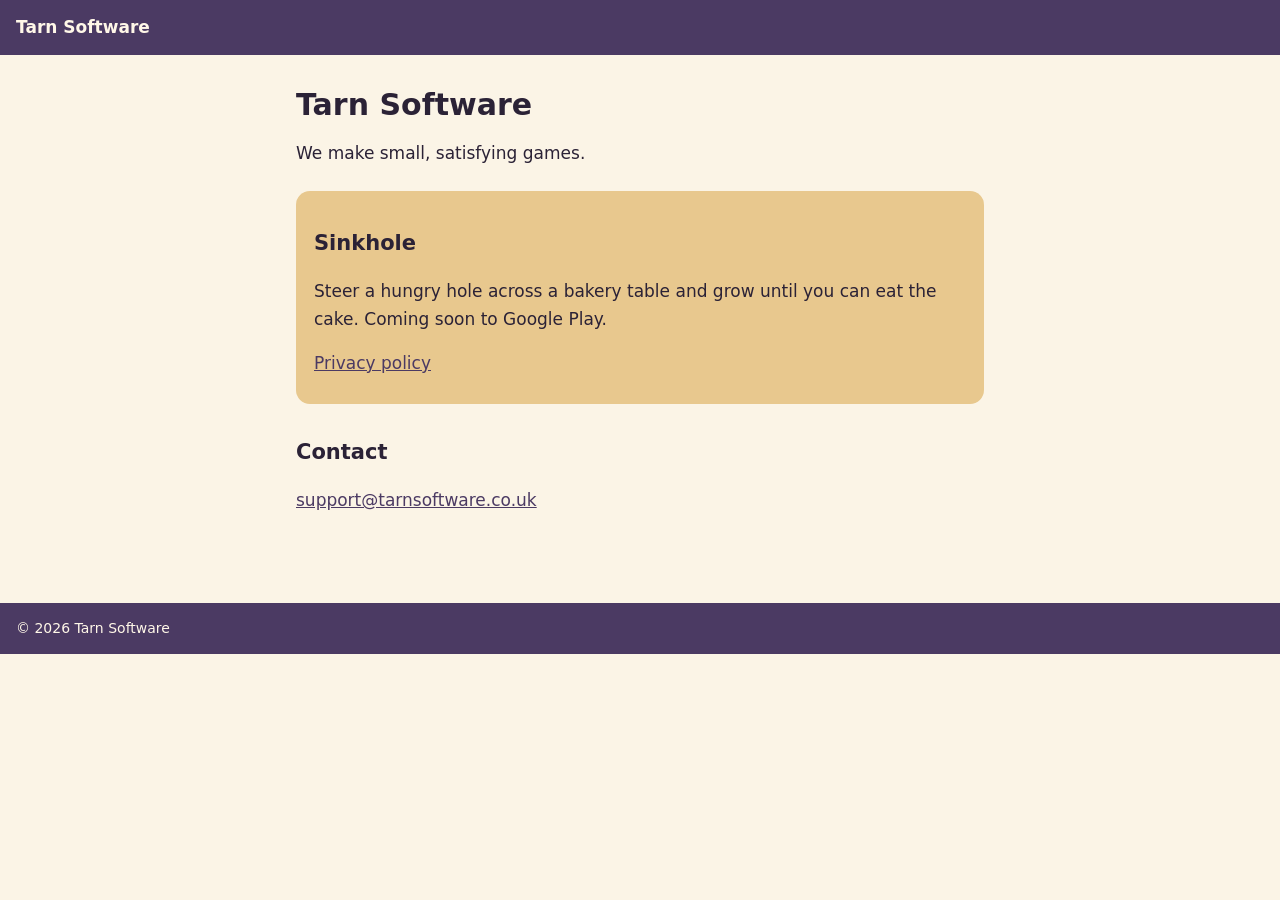
==== index.html @ ac4a4895 "Tarn Software site: home page, Sinkhole privacy policy, app-ads.txt" ====
<!doctype html>
<html lang="en-GB">
<head>
<meta charset="utf-8">
<meta name="viewport" content="width=device-width, initial-scale=1">
<title>Tarn Software</title>
<meta name="description" content="Tarn Software makes games, starting with Sinkhole.">
<link rel="stylesheet" href="/style.css">
</head>
<body>
<header><a class="brand" href="/">Tarn Software</a></header>
<main>
<h1>Tarn Software</h1>
<p>We make small, satisfying games.</p>

<section class="game">
<h2>Sinkhole</h2>
<p>Steer a hungry hole across a bakery table and grow until you can eat the cake. Coming soon to Google Play.</p>
<p><a href="/sinkhole/privacy/">Privacy policy</a></p>
</section>

<h2>Contact</h2>
<p><a href="mailto:support@tarnsoftware.co.uk">support@tarnsoftware.co.uk</a></p>
</main>
<footer>&copy; 2026 Tarn Software</footer>
</body>
</html>
---- style.css ----
/* Tarn Software site. Palette from the game's style guide: plum UI panel, warm sand ground, cream text. */
:root {
  --plum: #4b3a63;
  --sand: #e8c88e;
  --cream: #fff7e8;
  --ink: #2b2236;
  --muted: #6b5f78;
  --page: #fbf4e6;
}
* { box-sizing: border-box; }
body {
  margin: 0;
  background: var(--page);
  color: var(--ink);
  font: 17px/1.6 system-ui, -apple-system, "Segoe UI", Roboto, sans-serif;
}
header, footer {
  background: var(--plum);
  color: var(--cream);
  padding: 14px 16px;
}
header .brand, footer a { color: var(--cream); text-decoration: none; font-weight: 700; }
footer { font-size: 14px; margin-top: 48px; }
main { max-width: 720px; margin: 0 auto; padding: 24px 16px; }
h1 { font-size: 30px; line-height: 1.2; margin: 8px 0 4px; }
h2 { font-size: 21px; margin-top: 32px; }
a { color: var(--plum); }
.meta { color: var(--muted); margin-top: 0; }
.game { background: var(--sand); border-radius: 14px; padding: 4px 18px 10px; margin-top: 24px; }
code { background: #efe4cf; padding: 1px 5px; border-radius: 4px; font-size: 15px; }
ul { padding-left: 22px; }
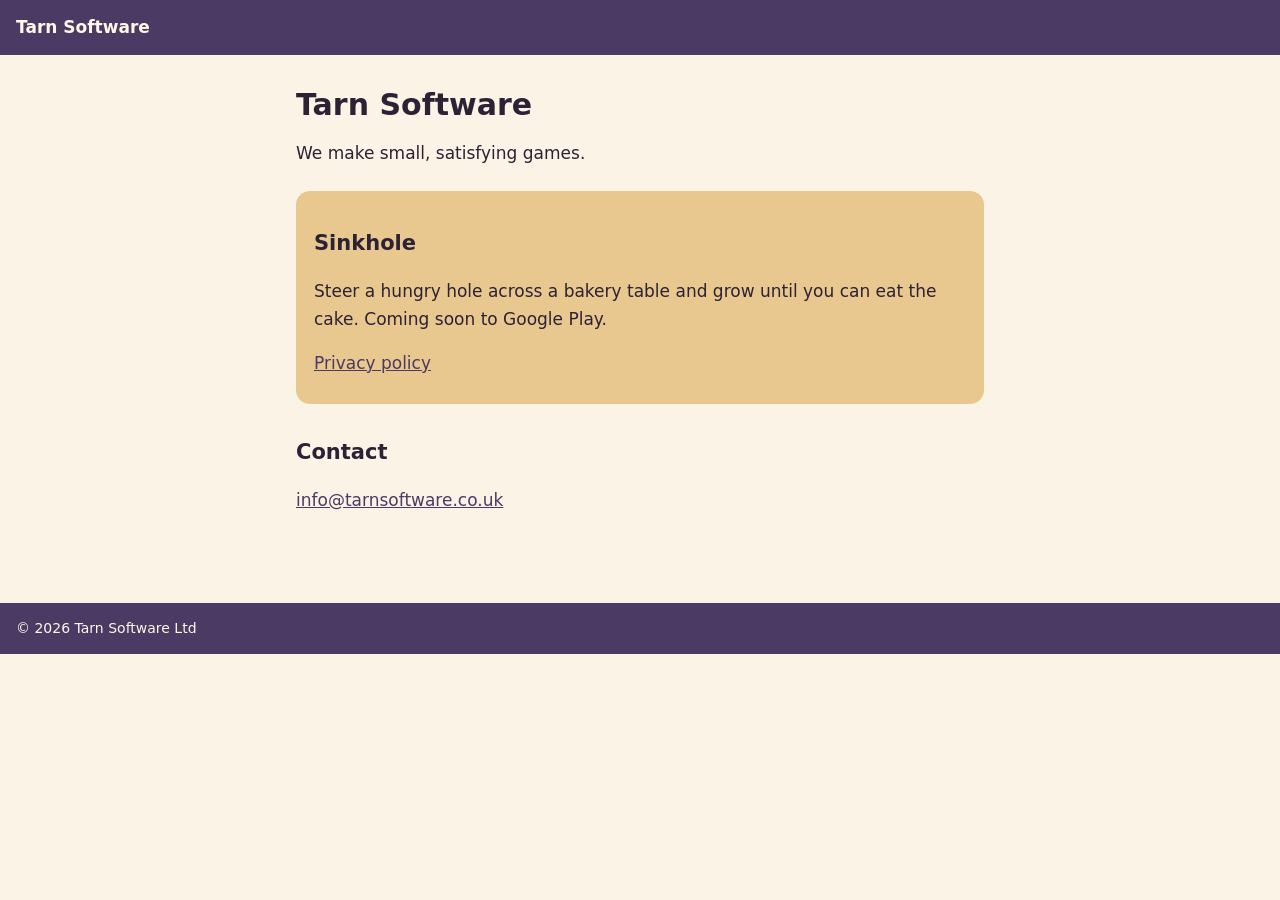
==== commit 6aecabf1: "Contact info@tarnsoftware.co.uk; controller Tarn Software Ltd" ====
--- a/index.html
+++ b/index.html
@@ -20,8 +20,8 @@
 </section>
 
 <h2>Contact</h2>
-<p><a href="mailto:support@tarnsoftware.co.uk">support@tarnsoftware.co.uk</a></p>
+<p><a href="mailto:info@tarnsoftware.co.uk">info@tarnsoftware.co.uk</a></p>
 </main>
-<footer>&copy; 2026 Tarn Software</footer>
+<footer>&copy; 2026 Tarn Software Ltd</footer>
 </body>
 </html>
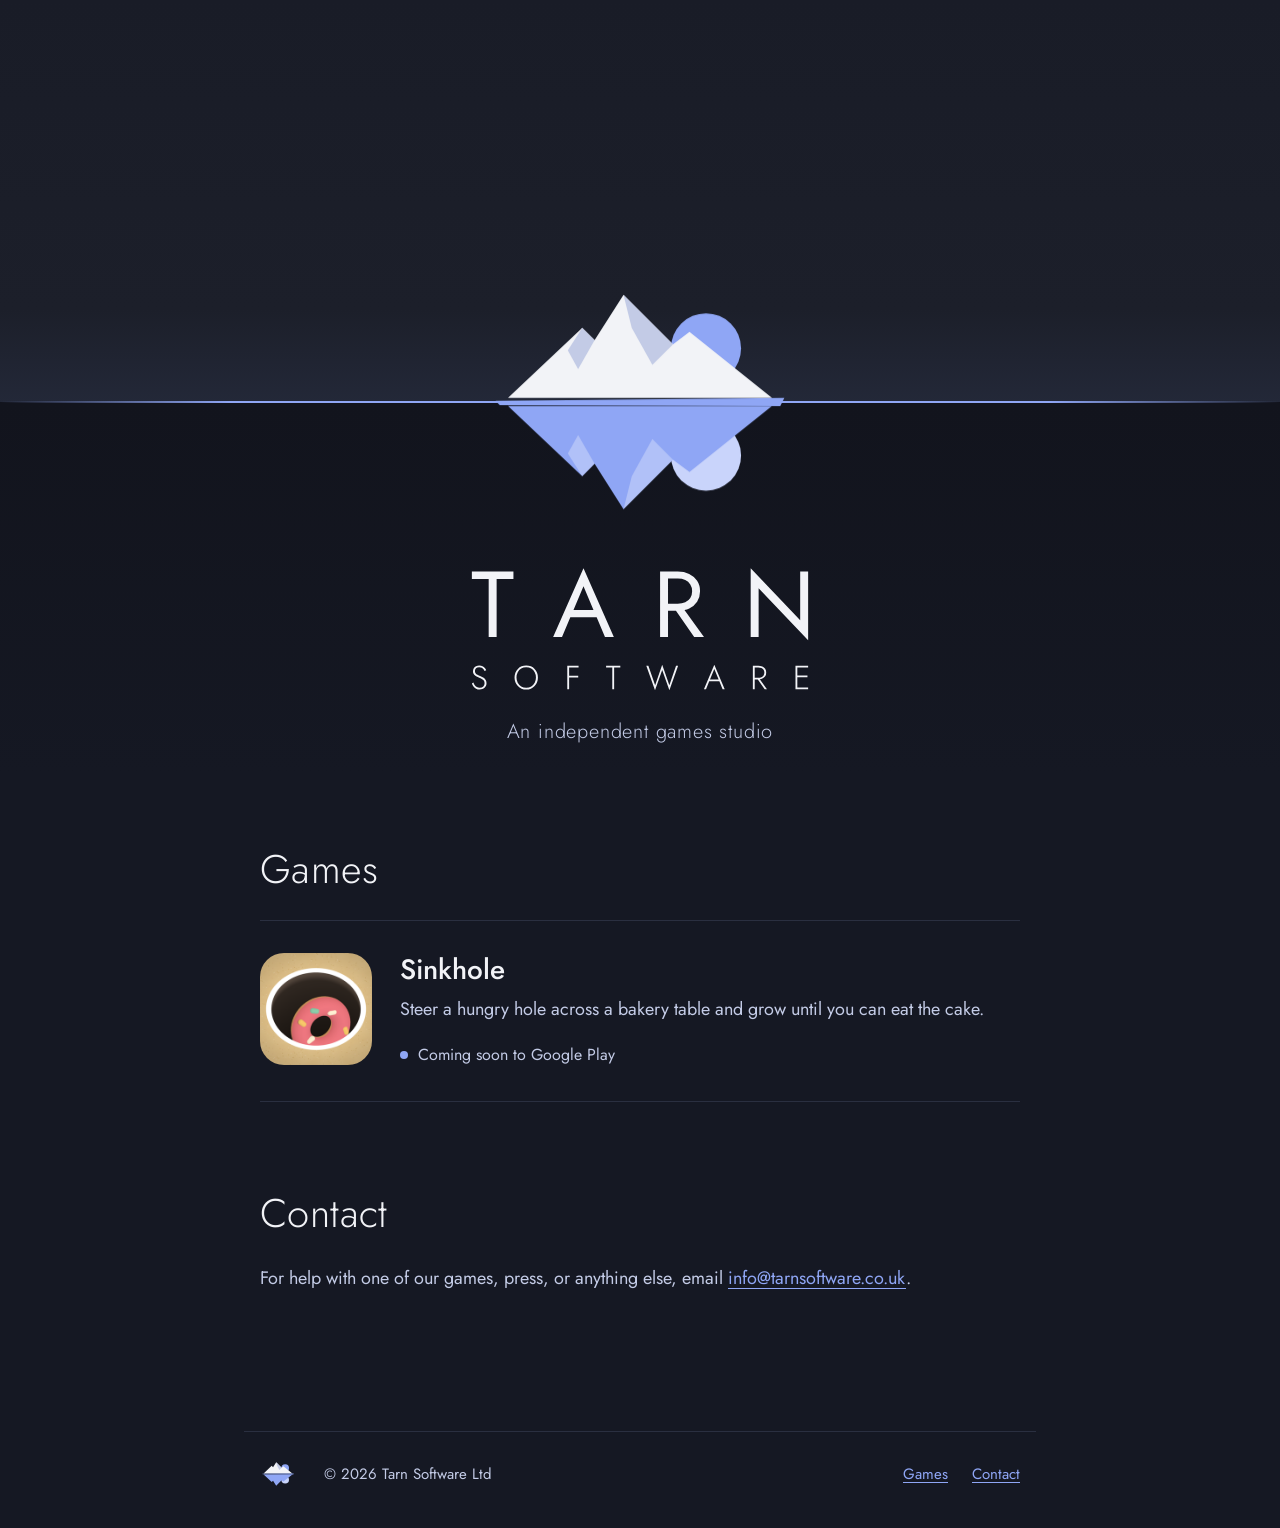
==== commit 84766f91: "Redesign the site as the studio's home, from the logo palette The home page is now Tarn Software's, " ====
--- a/index.html
+++ b/index.html
@@ -4,24 +4,66 @@
 <meta charset="utf-8">
 <meta name="viewport" content="width=device-width, initial-scale=1">
 <title>Tarn Software</title>
-<meta name="description" content="Tarn Software makes games, starting with Sinkhole.">
+<meta name="description" content="Tarn Software is an independent games studio. Our first game is Sinkhole.">
+<meta name="theme-color" content="#1c1f2a">
+<link rel="icon" href="/assets/tarn-icon-dark.svg" type="image/svg+xml">
+<link rel="preconnect" href="https://fonts.googleapis.com">
+<link rel="preconnect" href="https://fonts.gstatic.com" crossorigin>
+<link rel="stylesheet" href="https://fonts.googleapis.com/css2?family=Jost:wght@300;400;500&display=swap">
 <link rel="stylesheet" href="/style.css">
 </head>
 <body>
-<header><a class="brand" href="/">Tarn Software</a></header>
-<main>
-<h1>Tarn Software</h1>
-<p>We make small, satisfying games.</p>
+<a class="skip" href="#games">Skip to games</a>
 
-<section class="game">
-<h2>Sinkhole</h2>
-<p>Steer a hungry hole across a bakery table and grow until you can eat the cake. Coming soon to Google Play.</p>
-<p><a href="/sinkhole/privacy/">Privacy policy</a></p>
-</section>
+<header class="tarn">
+  <div class="horizon" aria-hidden="true"></div>
+  <svg class="mark" viewBox="4 26 160 124" aria-hidden="true" focusable="false">
+    <circle cx="116" cy="62" r="17" fill="#8FA6F5"/>
+    <polygon points="20,86 56,52 62,58 76,36 100,60 108,54 148,86" fill="#f2f3f7"/>
+    <polygon points="76,36 100,60 90,70 80,52" fill="#c3cbe6"/>
+    <polygon points="56,52 62,58 54,72 49,63" fill="#c3cbe6"/>
+    <g class="reflection" transform="translate(0,176) scale(1,-1)">
+      <circle cx="116" cy="62" r="17" fill="#c9d4fb"/>
+      <polygon points="20,86 56,52 62,58 76,36 100,60 108,54 148,86" fill="#8FA6F5"/>
+      <polygon points="76,36 100,60 90,70 80,52" fill="#ffffff" fill-opacity="0.3"/>
+      <polygon points="56,52 62,58 54,72 49,63" fill="#ffffff" fill-opacity="0.3"/>
+    </g>
+    <polygon points="14,87.5 154,86 152,90 16,89.5" fill="#8FA6F5"/>
+  </svg>
+  <div class="tarn-copy">
+    <h1><img src="/assets/tarn-wordmark.svg" alt="Tarn Software" width="340" height="127"></h1>
+    <p>An independent games studio</p>
+  </div>
+</header>
 
-<h2>Contact</h2>
-<p><a href="mailto:info@tarnsoftware.co.uk">info@tarnsoftware.co.uk</a></p>
+<main class="page">
+  <section id="games" aria-labelledby="games-title">
+    <h2 id="games-title">Games</h2>
+    <ul class="games">
+      <li class="game">
+        <a class="game-icon" href="/sinkhole/" tabindex="-1" aria-hidden="true">
+          <img src="/sinkhole/img/icon-256.png" alt="" width="112" height="112">
+        </a>
+        <div>
+          <h3><a href="/sinkhole/">Sinkhole</a></h3>
+          <p>Steer a hungry hole across a bakery table and grow until you can eat the cake.</p>
+          <p class="status">Coming soon to Google Play</p>
+        </div>
+      </li>
+    </ul>
+  </section>
+
+  <section id="contact" aria-labelledby="contact-title">
+    <h2 id="contact-title">Contact</h2>
+    <p>For help with one of our games, press, or anything else, email
+      <a href="mailto:info@tarnsoftware.co.uk">info@tarnsoftware.co.uk</a>.</p>
+  </section>
 </main>
-<footer>&copy; 2026 Tarn Software Ltd</footer>
+
+<footer class="foot">
+  <svg viewBox="4 26 160 124" aria-hidden="true" focusable="false"><circle cx="116" cy="62" r="17" fill="#8FA6F5"/><polygon points="20,86 56,52 62,58 76,36 100,60 108,54 148,86" fill="#f2f3f7"/><polygon points="76,36 100,60 90,70 80,52" fill="#c3cbe6"/><g transform="translate(0,176) scale(1,-1)"><circle cx="116" cy="62" r="17" fill="#c9d4fb"/><polygon points="20,86 56,52 62,58 76,36 100,60 108,54 148,86" fill="#8FA6F5"/></g><polygon points="14,87.5 154,86 152,90 16,89.5" fill="#8FA6F5"/></svg>
+  <p>&copy; 2026 Tarn Software Ltd</p>
+  <p class="links"><a href="/#games">Games</a><a href="mailto:info@tarnsoftware.co.uk">Contact</a></p>
+</footer>
 </body>
 </html>
--- a/style.css
+++ b/style.css
@@ -1,31 +1,204 @@
-/* Tarn Software site. Palette from the game's style guide: plum UI panel, warm sand ground, cream text. */
+/* Tarn Software. Palette taken from the logo (assets/tarn-*.svg): night sky, snow peaks, glacier shade,
+   periwinkle moon and water. The home page is the tarn itself: a horizon through the logo's own shoreline,
+   sky above, water below. Type is Jost, a geometric sans that matches the wordmark's letterforms. */
 :root {
-  --plum: #4b3a63;
-  --sand: #e8c88e;
-  --cream: #fff7e8;
-  --ink: #2b2236;
-  --muted: #6b5f78;
-  --page: #fbf4e6;
-}
+  --night: #1c1f2a;   /* logo background */
+  --slate: #2a2f40;   /* icon tile */
+  --lake: #151823;    /* the night, a shade deeper, for water */
+  --snow: #f2f3f7;    /* peaks, wordmark */
+  --glacier: #c3cbe6; /* peak shade */
+  --moon: #8fa6f5;    /* moon, water, shoreline */
+  --mist: #c9d4fb;    /* the moon's reflection */
+
+  --measure: 760px;
+  --font: "Jost", "Futura", "Century Gothic", system-ui, sans-serif;
+}
+
 * { box-sizing: border-box; }
+html { -webkit-text-size-adjust: 100%; }
 body {
   margin: 0;
-  background: var(--page);
-  color: var(--ink);
-  font: 17px/1.6 system-ui, -apple-system, "Segoe UI", Roboto, sans-serif;
-}
-header, footer {
-  background: var(--plum);
-  color: var(--cream);
-  padding: 14px 16px;
-}
-header .brand, footer a { color: var(--cream); text-decoration: none; font-weight: 700; }
-footer { font-size: 14px; margin-top: 48px; }
-main { max-width: 720px; margin: 0 auto; padding: 24px 16px; }
-h1 { font-size: 30px; line-height: 1.2; margin: 8px 0 4px; }
-h2 { font-size: 21px; margin-top: 32px; }
-a { color: var(--plum); }
-.meta { color: var(--muted); margin-top: 0; }
-.game { background: var(--sand); border-radius: 14px; padding: 4px 18px 10px; margin-top: 24px; }
-code { background: #efe4cf; padding: 1px 5px; border-radius: 4px; font-size: 15px; }
-ul { padding-left: 22px; }
+  background: var(--lake);
+  color: var(--glacier);
+  font: 400 18px/1.65 var(--font);
+  font-kerning: normal;
+}
+img, svg { display: block; max-width: 100%; }
+
+a { color: var(--moon); text-decoration-thickness: 1px; text-underline-offset: 0.22em; }
+a:hover { color: var(--mist); }
+:focus-visible { outline: 2px solid var(--moon); outline-offset: 4px; border-radius: 4px; }
+
+h1, h2, h3 { color: var(--snow); margin: 0; }
+h2 { font-weight: 300; font-size: clamp(30px, 4.4vw, 40px); line-height: 1.15; letter-spacing: 0.01em; }
+h3 { font-weight: 500; font-size: 28px; line-height: 1.2; }
+p { margin: 0 0 1em; }
+
+.skip { position: absolute; left: -999px; }
+.skip:focus { left: 16px; top: 16px; z-index: 10; background: var(--snow); color: var(--night); padding: 8px 14px; }
+
+/* ---- The tarn (home hero) -------------------------------------------------------------------------- */
+.tarn {
+  --horizon: 52%;
+  --mark: clamp(190px, 34vw, 330px);
+  position: relative;
+  height: clamp(560px, 86vh, 820px);
+  overflow: hidden;
+  /* Sky lightens a touch toward the horizon; the water starts darker and deepens. */
+  background:
+    linear-gradient(to bottom, #191c27 0%, var(--night) 40%, #232838 var(--horizon),
+                    #12141d var(--horizon), var(--lake) 100%);
+}
+.horizon {
+  position: absolute;
+  left: 0; right: 0;
+  top: var(--horizon);
+  height: 2px;
+  margin-top: -1px;
+  background: linear-gradient(90deg, transparent 0%, var(--moon) 18%, var(--moon) 82%, transparent 100%);
+  transform-origin: 50% 50%;
+}
+.tarn .mark {
+  position: absolute;
+  left: 50%;
+  top: var(--horizon);
+  width: var(--mark);
+  height: auto;
+  /* The mark's own shoreline sits at exactly half its height, so centring it puts it on the horizon. */
+  transform: translate(-50%, -50%);
+}
+.tarn-copy {
+  position: absolute;
+  left: 0; right: 0;
+  top: calc(var(--horizon) + var(--mark) * 0.3875 + 36px);
+  text-align: center;
+  padding: 0 16px;
+}
+.tarn-copy h1 { margin: 0 auto; width: clamp(200px, 34vw, 340px); }
+.tarn-copy h1 img { width: 100%; height: auto; }
+.tarn-copy p {
+  margin: 22px 0 0;
+  color: var(--glacier);
+  font-weight: 300;
+  font-size: clamp(17px, 2vw, 20px);
+  letter-spacing: 0.04em;
+}
+
+/* One moment on arrival: the horizon draws out from the centre, then the reflection settles on the water.
+   Visible is the resting state; the animation starts from hidden, so anything that stops it shows the page. */
+@media (prefers-reduced-motion: no-preference) {
+  .horizon { animation: draw 1.6s cubic-bezier(0.22, 0.7, 0.2, 1) 0.2s both; }
+  .tarn .reflection { animation: settle 1.4s ease-out 1.1s both; }
+}
+@keyframes draw { from { transform: scaleX(0); } }
+@keyframes settle { from { opacity: 0; } }
+
+@media (max-width: 600px) {
+  .tarn { --horizon: 46%; height: 600px; }
+}
+
+/* ---- Page body --------------------------------------------------------------------------------------- */
+.page { max-width: calc(var(--measure) + 32px); margin: 0 auto; padding: 72px 16px 24px; }
+.page section + section { margin-top: 88px; }
+.page h2 { margin-bottom: 28px; }
+
+/* Games: a list that grows one row per game, each row divided from the next like a shoreline. */
+.games { list-style: none; margin: 0; padding: 0; }
+.game {
+  display: grid;
+  grid-template-columns: 112px 1fr;
+  gap: 28px;
+  align-items: start;
+  padding: 32px 0;
+  border-top: 1px solid var(--slate);
+}
+.game:last-child { border-bottom: 1px solid var(--slate); }
+.game-icon img { width: 112px; height: 112px; border-radius: 24px; }
+.game h3 a { color: var(--snow); text-decoration: none; }
+.game h3 a:hover { color: var(--mist); text-decoration: underline; text-decoration-color: var(--moon); }
+.game h3 { margin-bottom: 8px; }
+/* A game's release state: plain text (it is not a link), marked with a small moon. */
+.status { color: var(--glacier); font-size: 16px; margin: 0; display: flex; align-items: center; gap: 10px; }
+.status::before { content: ""; width: 8px; height: 8px; border-radius: 50%; background: var(--moon); flex: none; }
+
+@media (max-width: 520px) {
+  .game { grid-template-columns: 80px 1fr; gap: 18px; }
+  .game-icon img { width: 80px; height: 80px; border-radius: 18px; }
+  h3 { font-size: 24px; }
+}
+
+/* ---- Sub-page chrome --------------------------------------------------------------------------------- */
+.bar { background: var(--night); border-bottom: 1px solid var(--slate); }
+.bar-inner { max-width: calc(var(--measure) + 32px); margin: 0 auto; padding: 14px 16px; }
+.home { display: inline-block; }
+.home img { height: 40px; width: auto; }
+.sub { background: var(--night); }
+.sub .page { padding-top: 56px; }
+
+.crumb { margin: 0 0 14px; font-size: 16px; }
+.crumb a { text-decoration: none; }
+.crumb a:hover { text-decoration: underline; }
+
+/* Game page header */
+.game-head { display: grid; grid-template-columns: 144px 1fr; gap: 32px; align-items: center; }
+.game-head img { width: 144px; height: 144px; border-radius: 32px; }
+.game-head h1 { font-weight: 400; font-size: clamp(40px, 7vw, 60px); line-height: 1.05; margin-bottom: 12px; }
+.lead { color: var(--snow); font-size: 20px; font-weight: 300; margin-bottom: 10px; }
+@media (max-width: 560px) {
+  .game-head { grid-template-columns: 1fr; gap: 20px; }
+  .game-head img { width: 112px; height: 112px; border-radius: 24px; }
+}
+
+/* Screenshots: wider than the text column on big screens so all four show, a row that scrolls sideways on
+   narrow ones rather than shrinking to stamps. */
+.shots {
+  list-style: none;
+  width: min(1040px, calc(100vw - 32px));
+  position: relative;
+  left: 50%;
+  transform: translateX(-50%);
+  margin: 56px 0 0;
+  padding: 0 0 12px;
+  display: grid;
+  grid-auto-flow: column;
+  grid-auto-columns: minmax(200px, 1fr);
+  gap: 16px;
+  overflow-x: auto;
+  scroll-snap-type: x mandatory;
+  scrollbar-color: var(--slate) transparent;
+}
+.shots li { scroll-snap-align: start; }
+.shots + section { margin-top: 80px; }
+.shots img { width: 100%; height: auto; border-radius: 16px; border: 1px solid var(--slate); }
+
+.features { padding-left: 20px; margin: 0 0 1em; }
+.features li { margin-bottom: 6px; }
+.features li::marker { color: var(--moon); }
+
+/* Policy text */
+.doc h1 { font-weight: 400; font-size: clamp(34px, 5.6vw, 48px); line-height: 1.1; margin-bottom: 8px; }
+.doc .meta { color: var(--glacier); opacity: 0.8; font-size: 16px; margin-bottom: 40px; }
+.doc h2 { font-size: 26px; font-weight: 400; margin: 44px 0 14px; }
+.doc ul { padding-left: 22px; }
+.doc li { margin-bottom: 8px; }
+.doc li::marker { color: var(--moon); }
+.doc strong { color: var(--snow); font-weight: 500; }
+code { font-family: inherit; color: var(--snow); background: var(--slate); padding: 1px 6px; border-radius: 5px; font-size: 0.92em; }
+
+/* ---- Footer ------------------------------------------------------------------------------------------ */
+.foot {
+  max-width: calc(var(--measure) + 32px);
+  margin: 96px auto 0;
+  padding: 28px 16px 40px;
+  border-top: 1px solid var(--slate);
+  display: flex;
+  flex-wrap: wrap;
+  gap: 12px 28px;
+  align-items: center;
+  font-size: 15px;
+  color: var(--glacier);
+}
+.foot svg { width: 36px; height: auto; }
+.foot p { margin: 0; }
+.foot .links { margin-left: auto; display: flex; gap: 24px; }
+@media (max-width: 520px) { .foot .links { margin-left: 0; width: 100%; } }
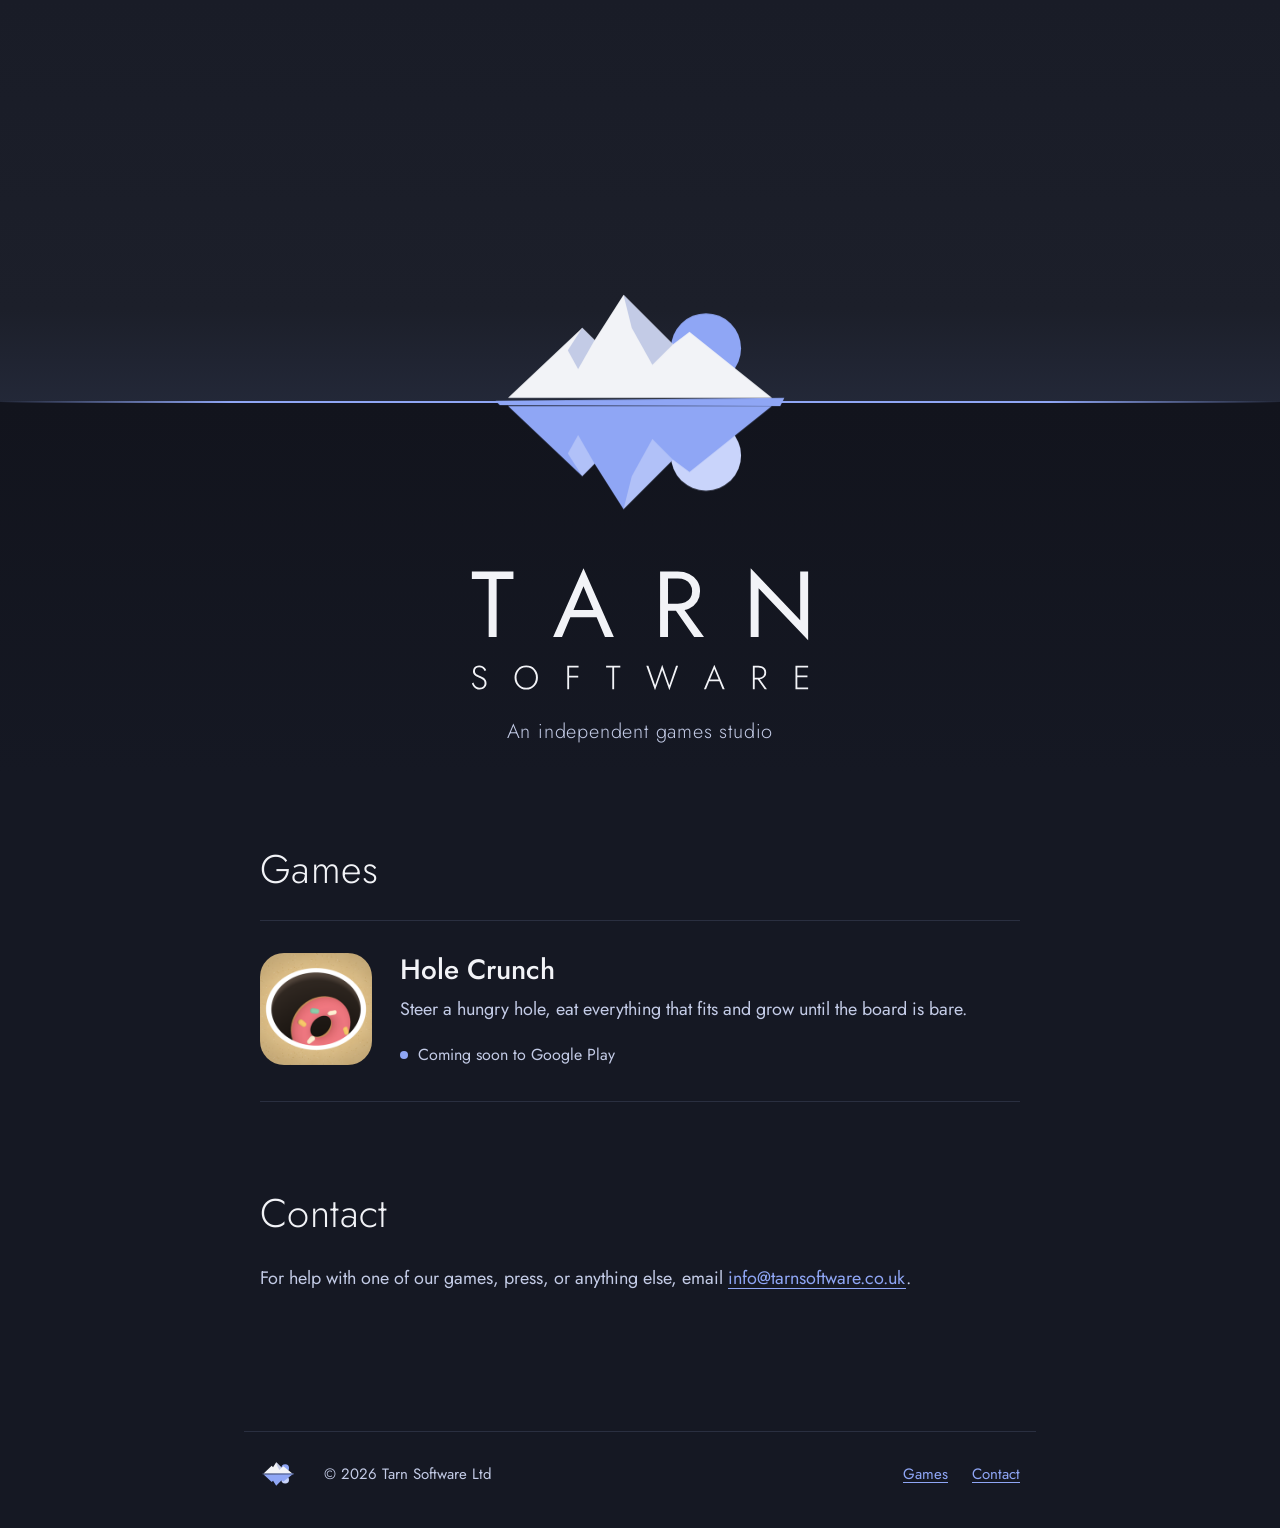
==== commit 07fff6a4: "Rename Sinkhole to Hole Crunch The game page and privacy policy move to /hole-crunch/. /sinkhole/ an" ====
--- a/index.html
+++ b/index.html
@@ -4,7 +4,7 @@
 <meta charset="utf-8">
 <meta name="viewport" content="width=device-width, initial-scale=1">
 <title>Tarn Software</title>
-<meta name="description" content="Tarn Software is an independent games studio. Our first game is Sinkhole.">
+<meta name="description" content="Tarn Software is an independent games studio. Our first game is Hole Crunch.">
 <meta name="theme-color" content="#1c1f2a">
 <link rel="icon" href="/assets/tarn-icon-dark.svg" type="image/svg+xml">
 <link rel="preconnect" href="https://fonts.googleapis.com">
@@ -41,12 +41,12 @@
     <h2 id="games-title">Games</h2>
     <ul class="games">
       <li class="game">
-        <a class="game-icon" href="/sinkhole/" tabindex="-1" aria-hidden="true">
-          <img src="/sinkhole/img/icon-256.png" alt="" width="112" height="112">
+        <a class="game-icon" href="/hole-crunch/" tabindex="-1" aria-hidden="true">
+          <img src="/hole-crunch/img/icon-256.png" alt="" width="112" height="112">
         </a>
         <div>
-          <h3><a href="/sinkhole/">Sinkhole</a></h3>
-          <p>Steer a hungry hole across a bakery table and grow until you can eat the cake.</p>
+          <h3><a href="/hole-crunch/">Hole Crunch</a></h3>
+          <p>Steer a hungry hole, eat everything that fits and grow until the board is bare.</p>
           <p class="status">Coming soon to Google Play</p>
         </div>
       </li>
